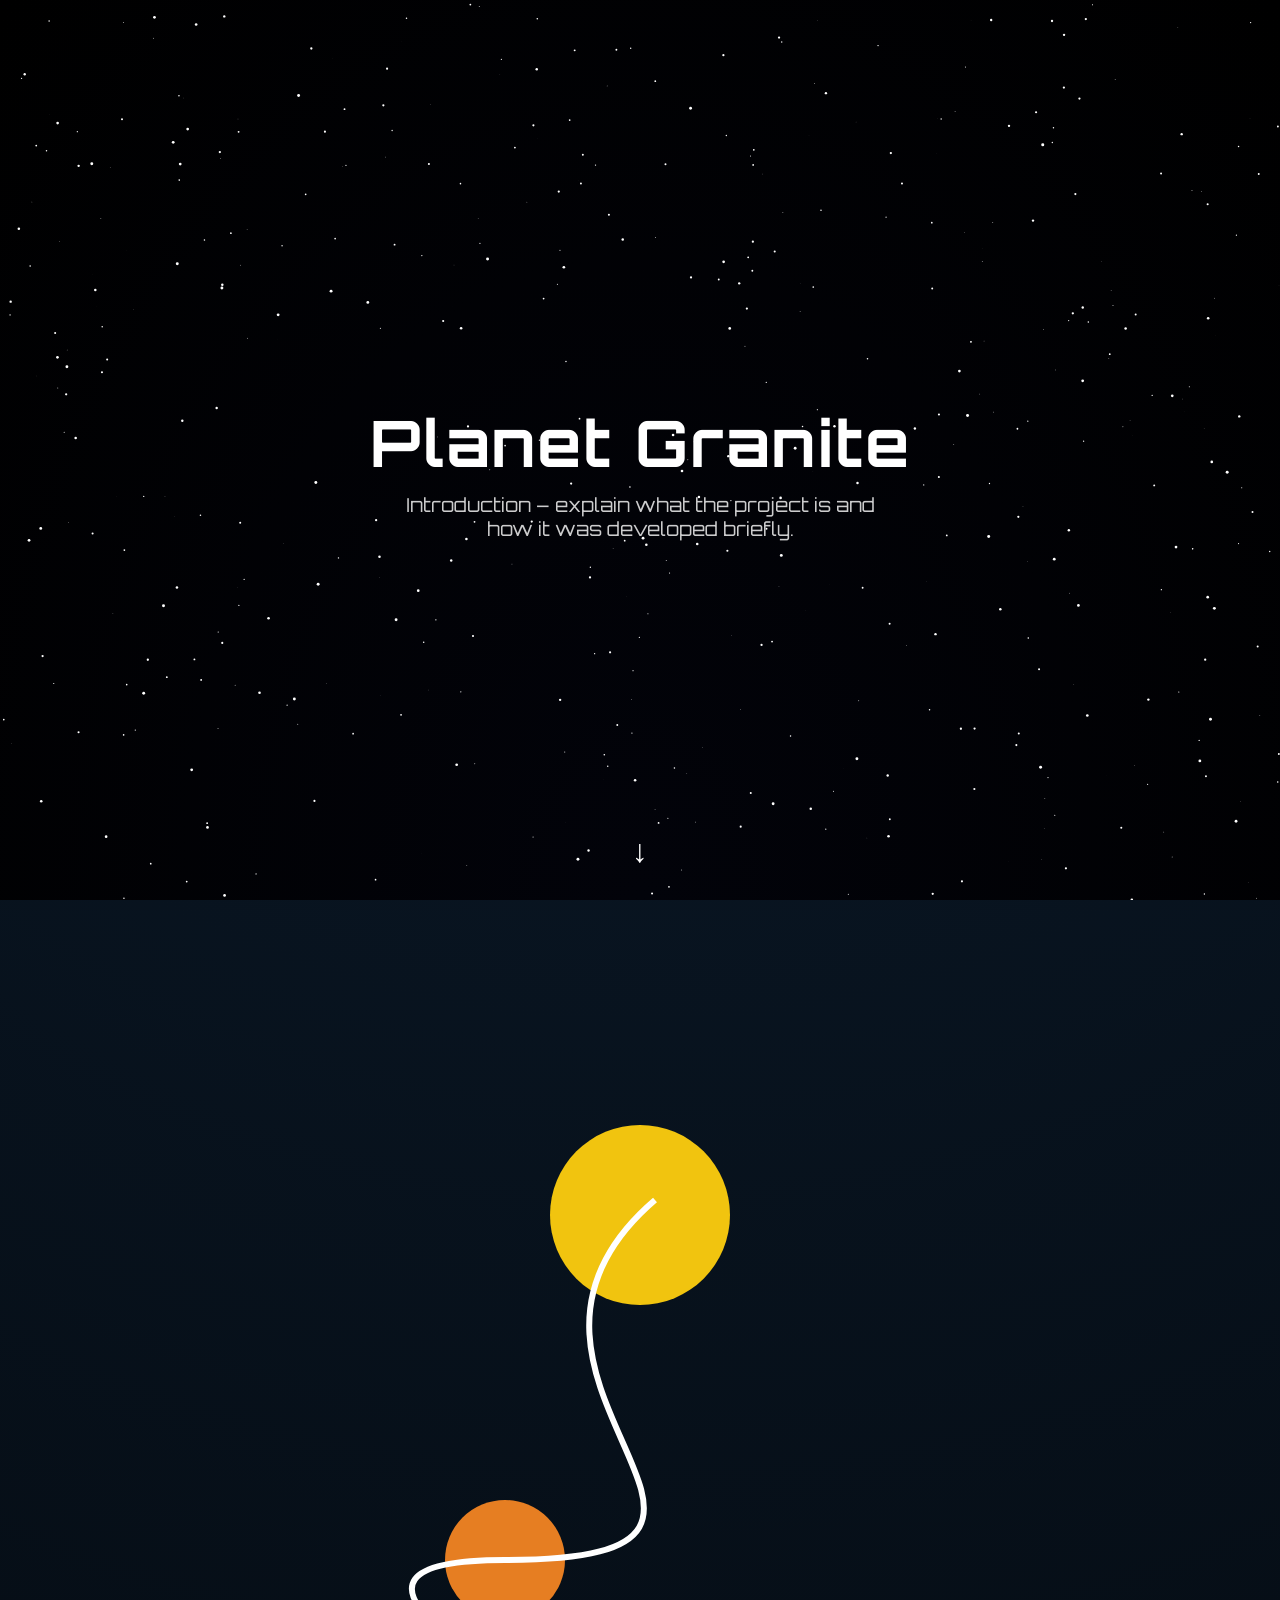
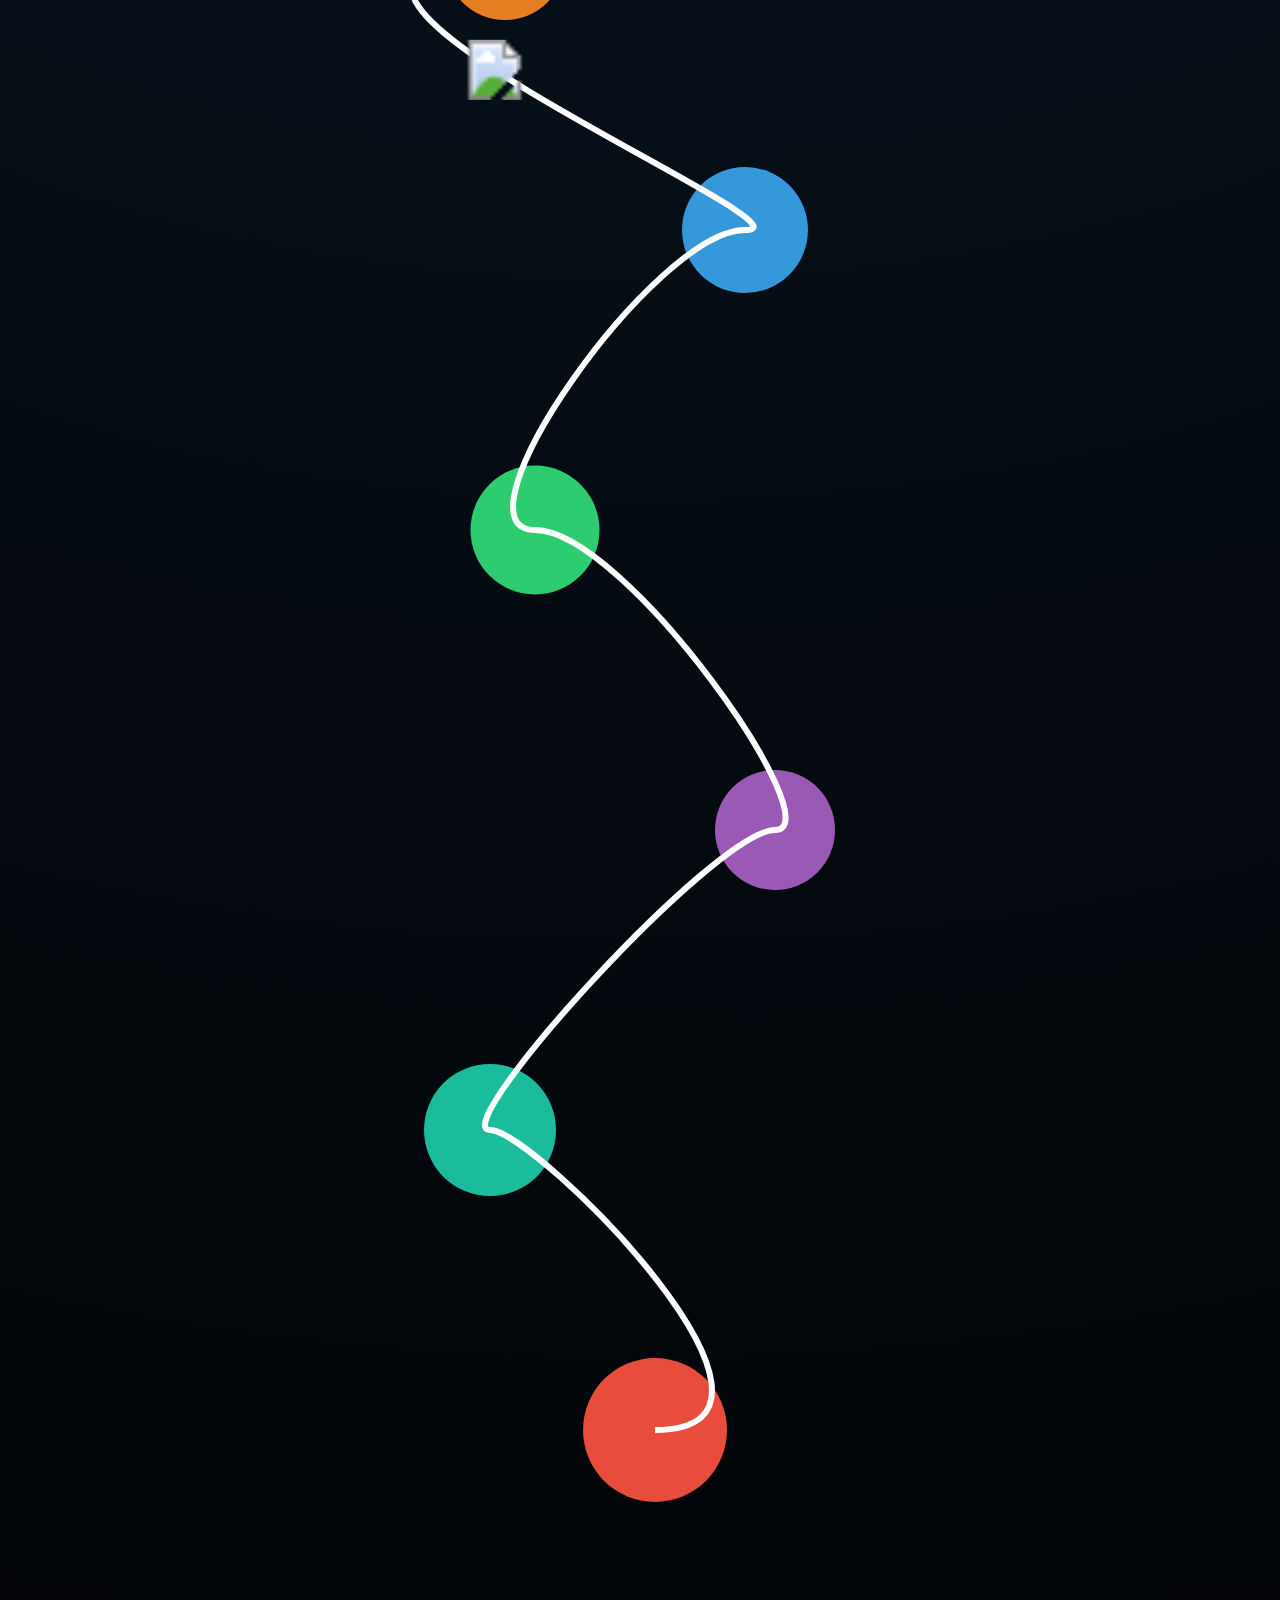
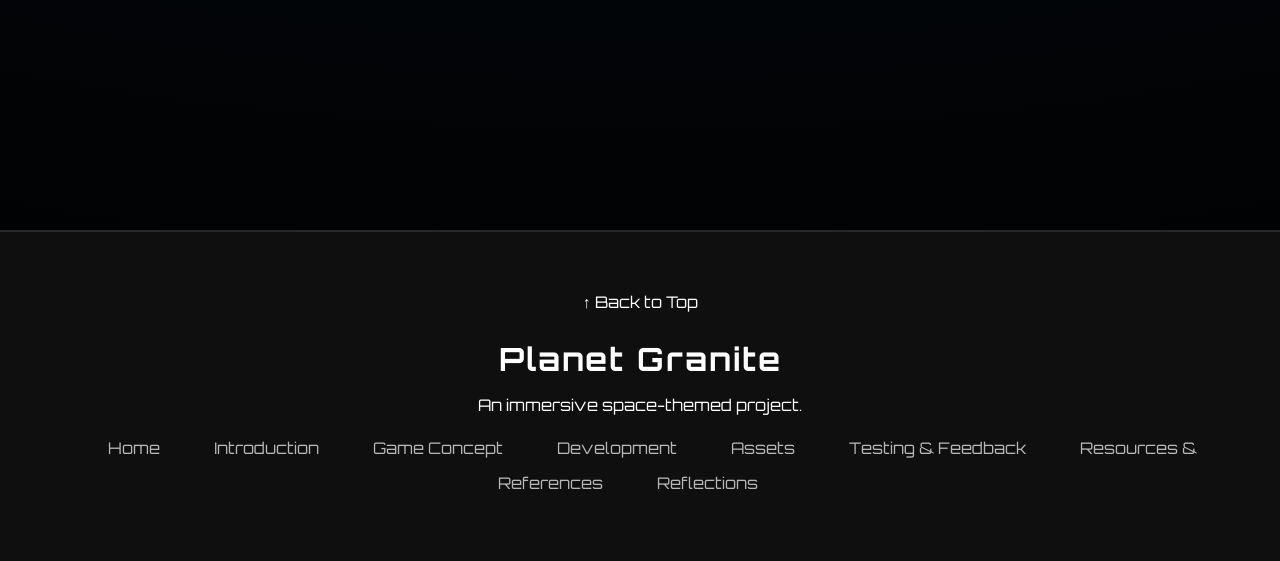
==== index.html @ b50401d3 "Adds existing files" ====
<!DOCTYPE html>
<html lang="en">
<head>
<meta charset="UTF-8">
<title>Planet Granite - Home</title>

<link rel="stylesheet" href="styles.css">
<link rel="stylesheet" href="root-styles.css">

<link href="https://fonts.googleapis.com/css2?family=Orbitron:wght@400;700&display=swap" rel="stylesheet">

</head>

<body>

<canvas id="starfield"></canvas>

<header class="hero" id="toTop">
  <div class="hero-content">
    <h1>Planet Granite</h1>
    <p>Introduction – explain what the project is and how it was developed briefly.</p>
  </div>

  <div class="scroll-indicator">↓</div>
</header>

<div class="spacer"></div>

<div id="tooltip"></div>

<section class="timeline">

<svg id="svgPath" viewBox="0 0 500 1500">

<g class="planet" data-info="Home">
  <a href="index.html"><circle cx="250" cy="90" r="60" fill="#f1c40f"/></a>
</g>

<g class="planet" data-info="Introduction">
  <a href="introduction.html"><circle cx="160" cy="320" r="40" fill="#e67e22"/></a>
</g>

<g class="planet" data-info="Game Concept">
  <a href="game-concept.html"><circle cx="320" cy="500" r="42" fill="#3498db"/></a>
</g>

<g class="planet" data-info="Development">
  <a href="development.html"><circle cx="180" cy="700" r="43" fill="#2ecc71"/></a>
</g>

<g class="planet" data-info="Assets">
  <a href="Assets.html"><circle cx="340" cy="900" r="40" fill="#9b59b6"/></a>
</g>

<g class="planet" data-info="Testing">
  <a href="testing-feedback.html"><circle cx="150" cy="1100" r="44" fill="#1abc9c"/></a>
</g>

<g class="planet" data-info="Resources">
  <a href="resources-references.html"><circle cx="260" cy="1300" r="48" fill="#e74c3c"/></a>
</g>

<path id="path"
d="M260,80
C120,200 380,320 160,320
S380,500 320,500
S120,700 180,700
S380,900 340,900
S120,1100 150,1100
S380,1300 260,1300"
fill="none"
stroke="white"
stroke-width="4"/>

<g id="rocket">
  <image
    href="https://cdn-icons-png.flaticon.com/512/3212/3212608.png"
    width="40"
    height="40"
    x="-20"
    y="-20"
  />
</g>

</svg>

</section>

<div class="spacer"></div>

<footer class="footer">
  <div class="footer-content">

    <a class="toTop" href="#toTop">↑ Back to Top</a>

    <h2>Planet Granite</h2>

    <p>An immersive space-themed project.</p>

    <div class="footer-links">
      <a href="index.html">Home</a>
      <a href="introduction.html">Introduction</a>
      <a href="game-concept.html">Game Concept</a>
      <a href="development.html">Development</a>
      <a href="Assets.html">Assets</a>
      <a href="testing-feedback.html">Testing & Feedback</a>
      <a href="resources-references.html">Resources & References</a>
      <a href="reflections.html">Reflections</a>
    </div>

  </div>
</footer>

<script src="script.js"></script>

</body>
</html>
---- styles.css ----
#starfield {
  position: fixed;
  inset: 0;
  z-index: 0;
  background: radial-gradient(ellipse at bottom, #02030a, #000);
  pointer-events: none;
}

.hero,
.timeline,
.footer,
#tooltip {
  position: relative;
  z-index: 1;
}

.timeline {
  display: flex;
  justify-content: center;
  margin-top: 80px;
}

svg {
  max-width: 750px;
  width: 100%;
  height: auto;
  display: block;
}

.spacer {
  height: 100px;
}

#rocket {
  pointer-events: none;
  will-change: transform;
}

.planet {
  opacity: 1;
  cursor: pointer;
}

.planet circle {
  transition: transform 0.25s ease, filter 0.25s ease;
  transform-box: fill-box;
  transform-origin: center;
}

.planet:hover circle {
  transform: scale(1.08);
  filter: drop-shadow(0 0 8px rgba(255,255,255,0.5));
}

#tooltip {
  position: fixed;
  padding: 10px 16px;
  border-radius: 16px;
  background: rgba(0,0,0,0.6);
  color: white;
  font-family: Orbitron;
  font-size: 14px;
  opacity: 0;
  pointer-events: none;
  z-index: 9999;
}
---- root-styles.css ----
body {
  margin: 0;
  background: radial-gradient(circle at top, #0b1a2a, #000);
  font-family: 'Orbitron', sans-serif;
  scroll-behavior: smooth;
}

.hero {
  height: 100vh;
  display: flex;
  align-items: center;
  justify-content: center;
  text-align: center;
  color: white;
}

.hero-content h1 {
  font-size: 4rem;
  letter-spacing: 2px;
  margin-bottom: 10px;
}

.hero-content p {
  font-size: 1.2rem;
  opacity: 0.8;
  max-width: 500px;
  margin: auto;
}

.scroll-indicator {
  position: absolute;
  bottom: 30px;
  font-size: 2rem;
  animation: bounce 1.5s infinite;
}

@keyframes bounce {
  0%, 100% { transform: translateY(0); }
  50% { transform: translateY(10px); }
}

.footer {
  background: #0f0f0f;
  color: white;
  padding: 60px 20px;
  text-align: center;
  border-top: 2px solid rgba(255,255,255,0.1);
}

.footer-content {
  margin: auto;
}

.footer h2 {
  font-size: 2rem;
  margin-bottom: 10px;
  letter-spacing: 2px;
}

.footer-desc {
  opacity: 0.7;
  margin-bottom: 50px;
}

.footer-links a {
  color: white;
  margin: 0px 25px;
  line-height: 35px;
  text-decoration: none;
  opacity: 0.7;
  transition: 0.3s;
}

.footer-links a:hover {
  opacity: 1;
  text-shadow: 0 0 8px white;
}

.toTop {
    margin: 25px;
    color: white;
    text-decoration: none;
}
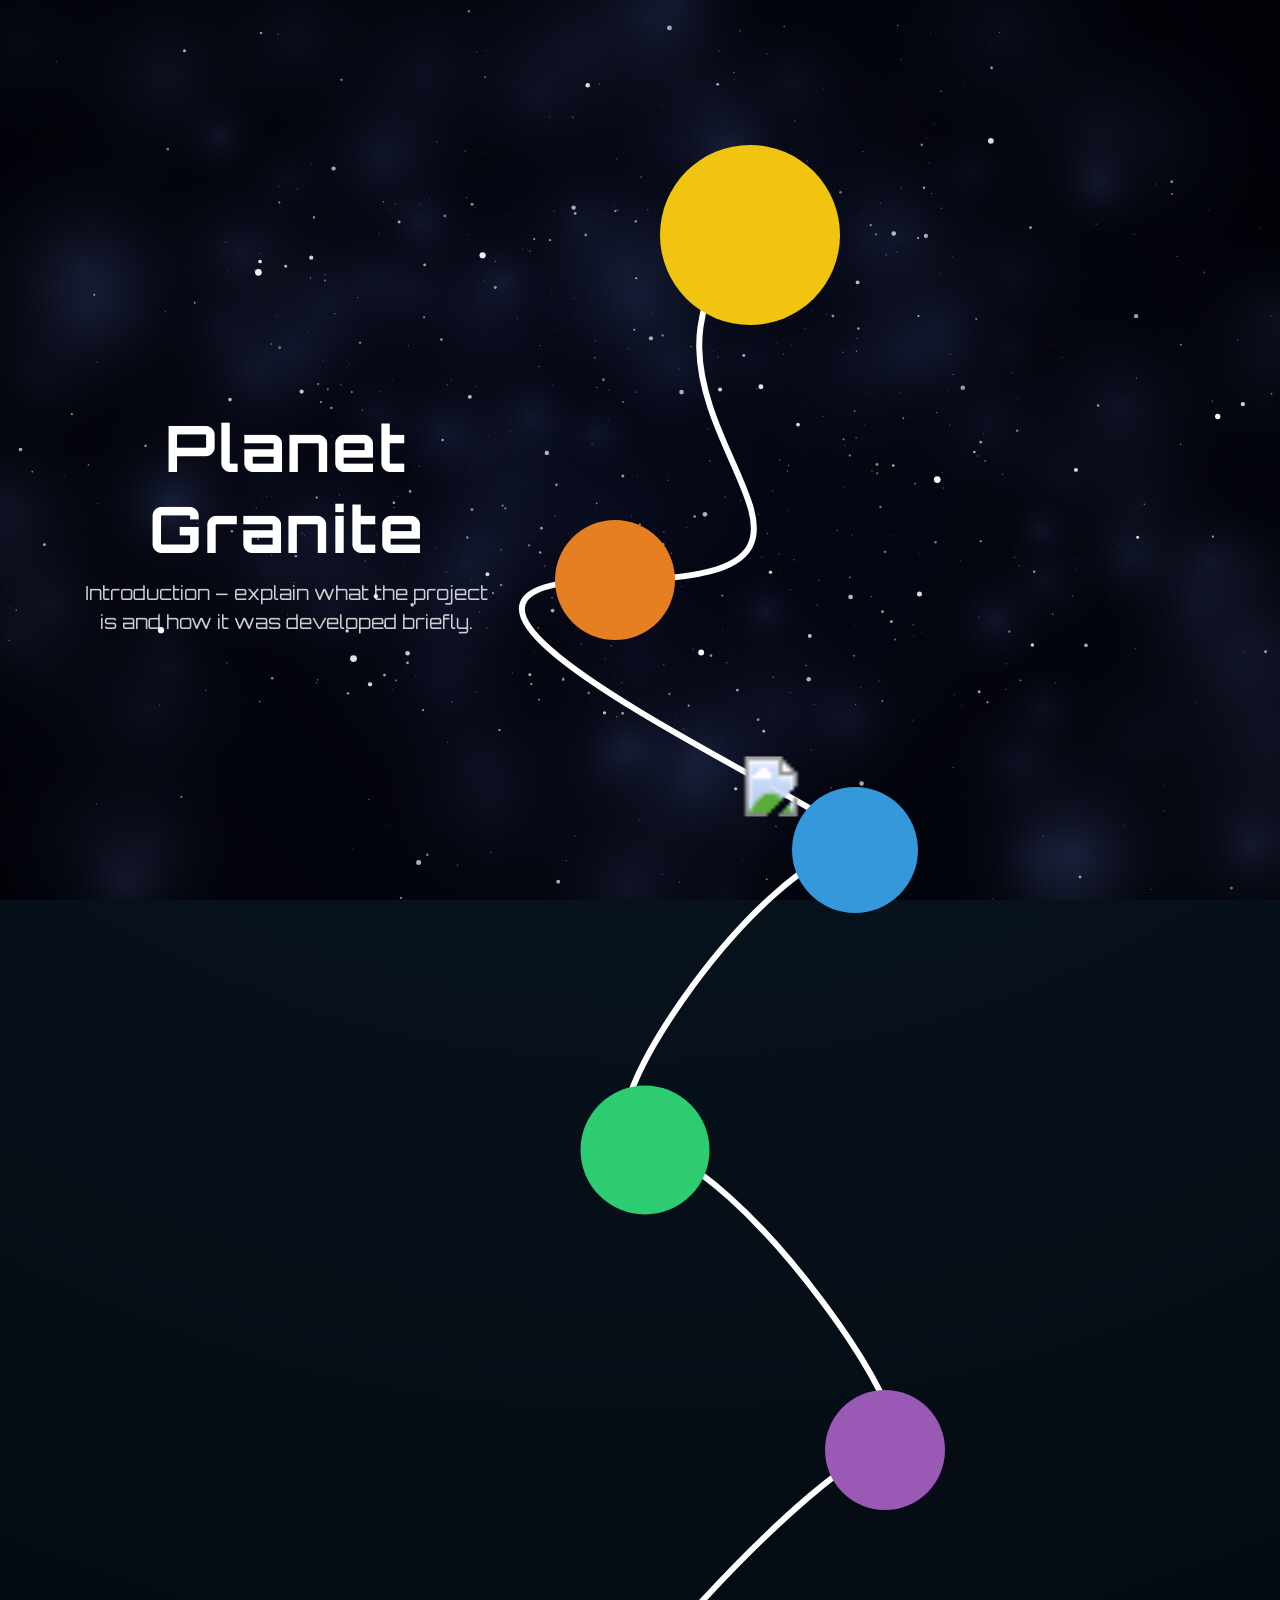
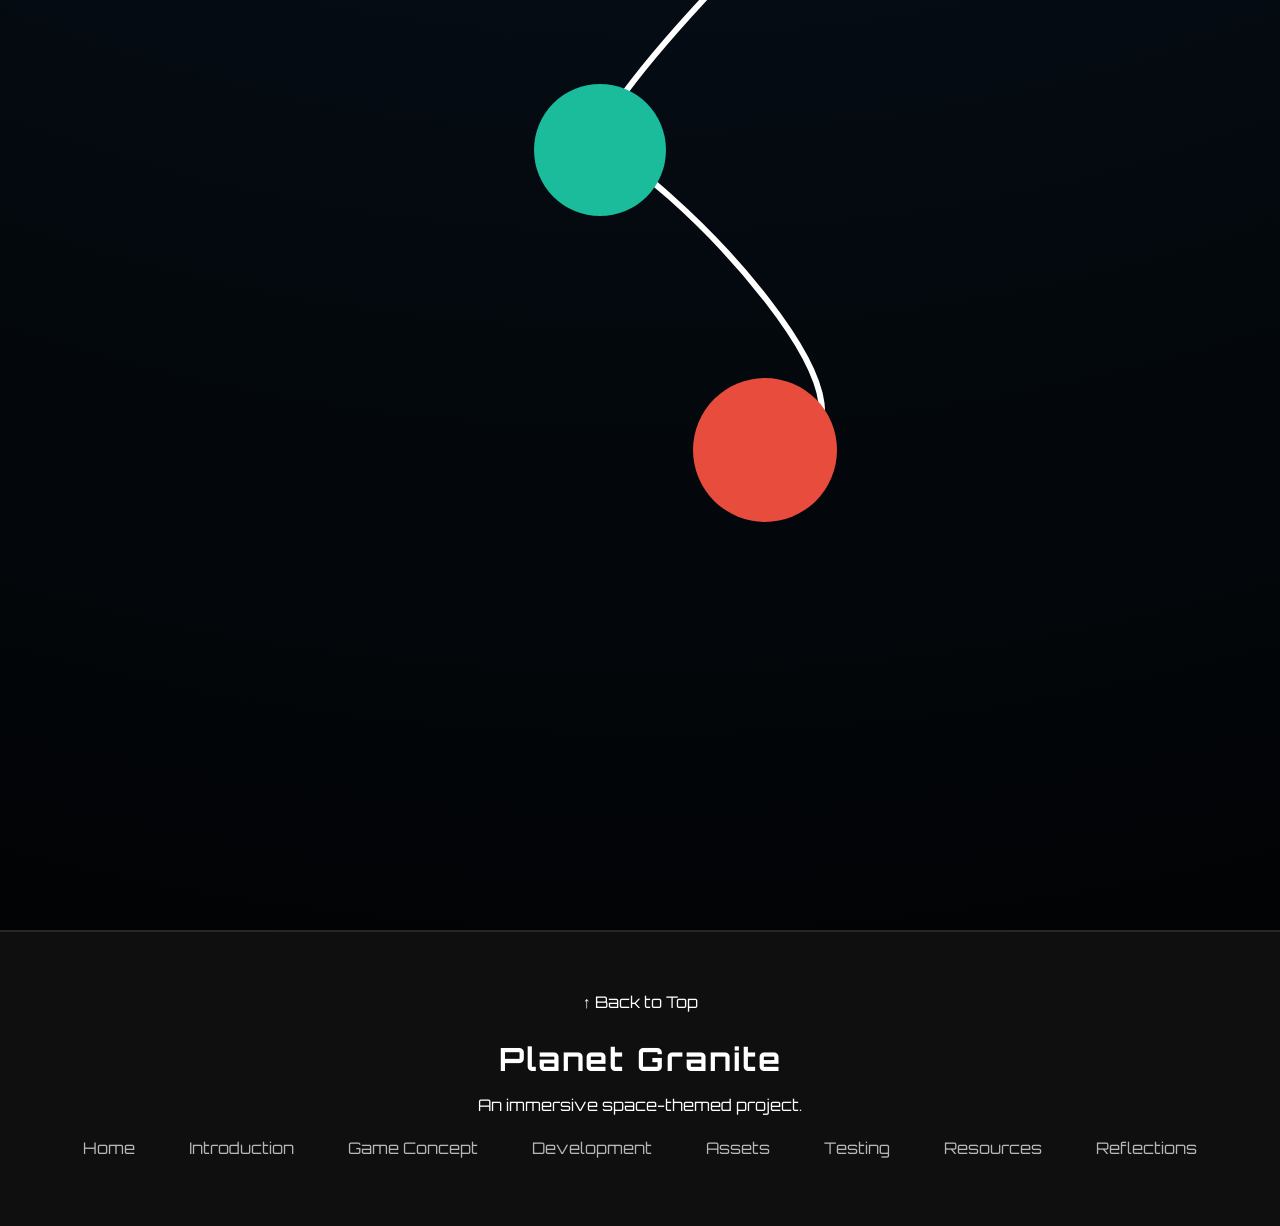
==== commit 711be13f: "Updated" ====
--- a/index.html
+++ b/index.html
@@ -1,8 +1,12 @@
 <!DOCTYPE html>
 <html lang="en">
+
 <head>
+
 <meta charset="UTF-8">
-<title>Planet Granite - Home</title>
+<meta name="viewport" content="width=device-width, initial-scale=1.0">
+
+<title>Planet Granite</title>
 
 <link rel="stylesheet" href="styles.css">
 <link rel="stylesheet" href="root-styles.css">
@@ -11,54 +15,34 @@
 
 </head>
 
+
 <body>
 
 <canvas id="starfield"></canvas>
 
+
 <header class="hero" id="toTop">
   <div class="hero-content">
     <h1>Planet Granite</h1>
-    <p>Introduction – explain what the project is and how it was developed briefly.</p>
+    <p>
+      Introduction – explain what the project is and how it was developed briefly.
+    </p>
   </div>
 
-  <div class="scroll-indicator">↓</div>
+  
 </header>
+
 
 <div class="spacer"></div>
 
+
 <div id="tooltip"></div>
+
 
 <section class="timeline">
 
-<svg id="svgPath" viewBox="0 0 500 1500">
+<svg id="svgPath" viewBox="0 0 500 1500" preserveAspectRatio="xMidYMin meet">
 
-<g class="planet" data-info="Home">
-  <a href="index.html"><circle cx="250" cy="90" r="60" fill="#f1c40f"/></a>
-</g>
-
-<g class="planet" data-info="Introduction">
-  <a href="introduction.html"><circle cx="160" cy="320" r="40" fill="#e67e22"/></a>
-</g>
-
-<g class="planet" data-info="Game Concept">
-  <a href="game-concept.html"><circle cx="320" cy="500" r="42" fill="#3498db"/></a>
-</g>
-
-<g class="planet" data-info="Development">
-  <a href="development.html"><circle cx="180" cy="700" r="43" fill="#2ecc71"/></a>
-</g>
-
-<g class="planet" data-info="Assets">
-  <a href="Assets.html"><circle cx="340" cy="900" r="40" fill="#9b59b6"/></a>
-</g>
-
-<g class="planet" data-info="Testing">
-  <a href="testing-feedback.html"><circle cx="150" cy="1100" r="44" fill="#1abc9c"/></a>
-</g>
-
-<g class="planet" data-info="Resources">
-  <a href="resources-references.html"><circle cx="260" cy="1300" r="48" fill="#e74c3c"/></a>
-</g>
 
 <path id="path"
 d="M260,80
@@ -72,44 +56,84 @@
 stroke="white"
 stroke-width="4"/>
 
+
+<g class="planet" data-info="Home">
+<a href="index.html"><circle cx="250" cy="90" r="60" fill="#f1c40f"/></a>
+</g>
+
+<g class="planet" data-info="Introduction">
+<a href="introduction.html"><circle cx="160" cy="320" r="40" fill="#e67e22"/></a>
+</g>
+
+<g class="planet" data-info="Game Concept">
+<a href="game-concept.html"><circle cx="320" cy="500" r="42" fill="#3498db"/></a>
+</g>
+
+<g class="planet" data-info="Development">
+<a href="development.html"><circle cx="180" cy="700" r="43" fill="#2ecc71"/></a>
+</g>
+
+<g class="planet" data-info="Assets">
+<a href="Assets.html"><circle cx="340" cy="900" r="40" fill="#9b59b6"/></a>
+</g>
+
+<g class="planet" data-info="Testing">
+<a href="testing-feedback.html"><circle cx="150" cy="1100" r="44" fill="#1abc9c"/></a>
+</g>
+
+<g class="planet" data-info="Resources">
+<a href="resources-references.html"><circle cx="260" cy="1300" r="48" fill="#e74c3c"/></a>
+</g>
+
+
 <g id="rocket">
-  <image
-    href="https://cdn-icons-png.flaticon.com/512/3212/3212608.png"
-    width="40"
-    height="40"
-    x="-20"
-    y="-20"
-  />
+
+<image
+href="https://cdn-icons-png.flaticon.com/512/3212/3212608.png"
+width="40"
+height="40"
+x="-20"
+y="-20"
+/>
+
 </g>
+
 
 </svg>
 
 </section>
 
+
 <div class="spacer"></div>
 
+
 <footer class="footer">
-  <div class="footer-content">
 
-    <a class="toTop" href="#toTop">↑ Back to Top</a>
+<div class="footer-content">
 
-    <h2>Planet Granite</h2>
+<a class="toTop" href="#toTop">↑ Back to Top</a>
 
-    <p>An immersive space-themed project.</p>
+<h2>Planet Granite</h2>
 
-    <div class="footer-links">
-      <a href="index.html">Home</a>
-      <a href="introduction.html">Introduction</a>
-      <a href="game-concept.html">Game Concept</a>
-      <a href="development.html">Development</a>
-      <a href="Assets.html">Assets</a>
-      <a href="testing-feedback.html">Testing & Feedback</a>
-      <a href="resources-references.html">Resources & References</a>
-      <a href="reflections.html">Reflections</a>
-    </div>
+<p>An immersive space-themed project.</p>
 
-  </div>
+<div class="footer-links">
+
+<a href="index.html">Home</a>
+<a href="introduction.html">Introduction</a>
+<a href="game-concept.html">Game Concept</a>
+<a href="development.html">Development</a>
+<a href="Assets.html">Assets</a>
+<a href="testing-feedback.html">Testing</a>
+<a href="resources-references.html">Resources</a>
+<a href="reflections.html">Reflections</a>
+
+</div>
+
+</div>
+
 </footer>
+
 
 <script src="script.js"></script>
 
--- a/styles.css
+++ b/styles.css
@@ -1,66 +1,164 @@
-#starfield {
-  position: fixed;
-  inset: 0;
-  z-index: 0;
-  background: radial-gradient(ellipse at bottom, #02030a, #000);
-  pointer-events: none;
+body{
+  margin:0;
+  overflow-x:hidden;
+  font-family:Orbitron, sans-serif;
+  background:black;
+  color:white;
 }
+
+/* =========================
+   STARFIELD
+========================= */
+
+#starfield{
+  position:fixed;
+  inset:0;
+  z-index:0;
+  background:radial-gradient(ellipse at bottom,#02030a,#000);
+  pointer-events:none;
+}
+
+/* =========================
+   LAYER STACK
+========================= */
 
 .hero,
 .timeline,
 .footer,
-#tooltip {
-  position: relative;
-  z-index: 1;
+#tooltip{
+  position:relative;
+  z-index:1;
 }
 
-.timeline {
-  display: flex;
-  justify-content: center;
-  margin-top: 80px;
+/* =========================
+   HERO
+========================= */
+
+.hero{
+  position:absolute;
+  top:8vh;
+  left:6vw;
+  text-align:left;
+  z-index:2;
 }
 
-svg {
-  max-width: 750px;
-  width: 100%;
-  height: auto;
-  display: block;
+.hero-content{
+  max-width:420px;
 }
 
-.spacer {
-  height: 100px;
+.hero-content h1{
+  font-size:clamp(2.5rem,4vw,4rem);
+  margin:0;
 }
 
-#rocket {
-  pointer-events: none;
-  will-change: transform;
+.hero-content p{
+  margin-top:12px;
+  font-size:1rem;
+  opacity:0.85;
+  line-height:1.5;
 }
 
-.planet {
-  opacity: 1;
-  cursor: pointer;
+
+/* =========================
+   TIMELINE
+========================= */
+
+.timeline{
+  display:flex;
+  justify-content:center;
+  margin-top:40px;
+  padding:0 20px;
 }
 
-.planet circle {
-  transition: transform 0.25s ease, filter 0.25s ease;
-  transform-box: fill-box;
-  transform-origin: center;
+/* =========================
+   SVG (GLOBAL SHIFT CONTROL)
+========================= */
+
+svg{
+  max-width:750px;
+  width:100%;
+  height:auto;
+  display:block;
+
+  /* ⬇ adjusted right shift */
+  transform: translate(110px, -60px);
 }
 
-.planet:hover circle {
-  transform: scale(1.08);
-  filter: drop-shadow(0 0 8px rgba(255,255,255,0.5));
+/* =========================
+   PLANETS
+========================= */
+
+.planet{
+  cursor:pointer;
 }
 
-#tooltip {
-  position: fixed;
-  padding: 10px 16px;
-  border-radius: 16px;
-  background: rgba(0,0,0,0.6);
-  color: white;
-  font-family: Orbitron;
-  font-size: 14px;
-  opacity: 0;
-  pointer-events: none;
-  z-index: 9999;
+.planet circle{
+  transition:0.25s ease;
+  transform-box:fill-box;
+  transform-origin:center;
+}
+
+.planet:hover circle{
+  transform:scale(1.08);
+  filter:drop-shadow(0 0 8px rgba(255,255,255,0.5));
+}
+
+/* =========================
+   ROCKET
+========================= */
+
+#rocket{
+  pointer-events:none;
+  will-change:transform;
+}
+
+/* =========================
+   TOOLTIP
+========================= */
+
+#tooltip{
+  position:fixed;
+  padding:10px 16px;
+  border-radius:16px;
+  background:rgba(0,0,0,0.6);
+  font-size:14px;
+  opacity:0;
+  pointer-events:none;
+  z-index:9999;
+}
+
+/* =========================
+   SPACING
+========================= */
+
+.spacer{
+  height:clamp(60px,10vw,120px);
+}
+
+/* =========================
+   MOBILE
+========================= */
+
+@media(max-width:768px){
+
+  svg{
+    max-width:95%;
+    transform: translate(50px, -30px);
+  }
+
+  .planet circle{
+    transform:scale(0.85);
+  }
+
+  #tooltip{
+    display:none;
+  }
+}
+
+/* =========================
+   BACK TO TOP
+========================= */
+
+.toTop{
+  cursor:pointer;
 }
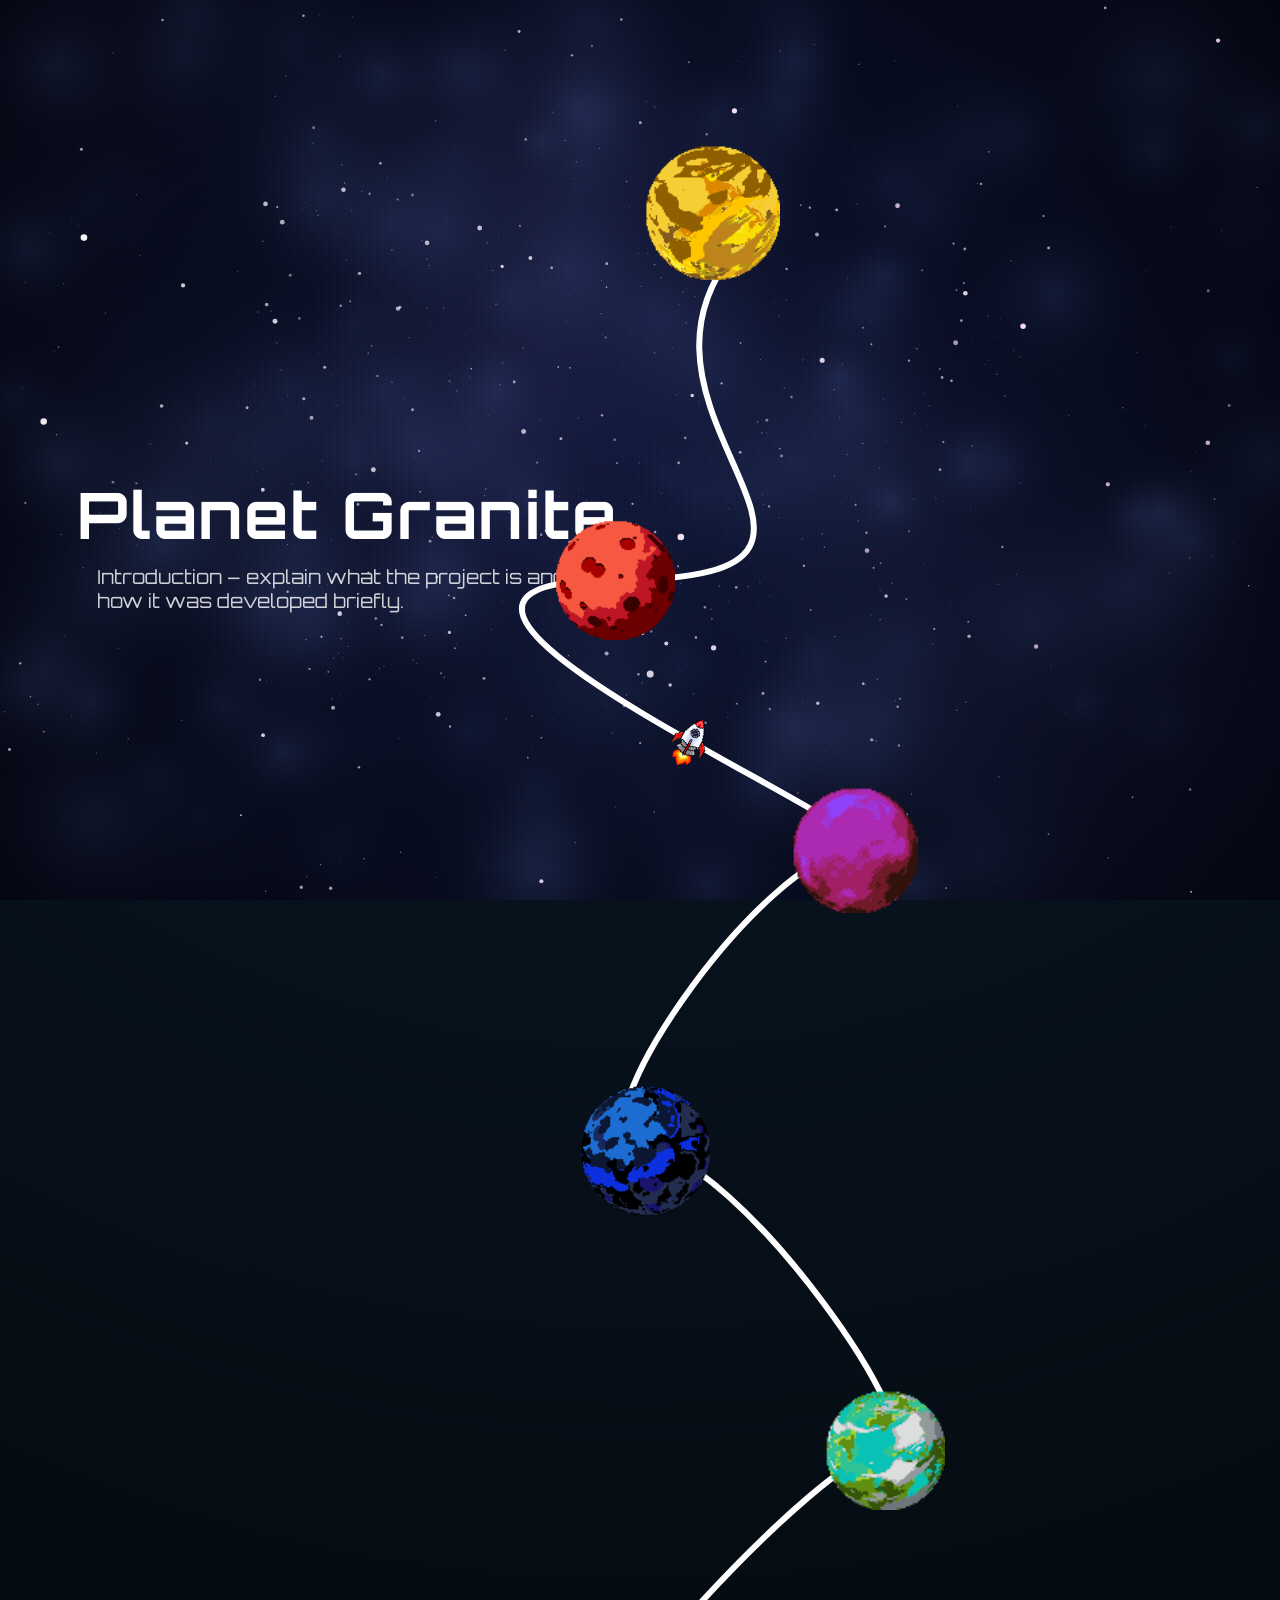
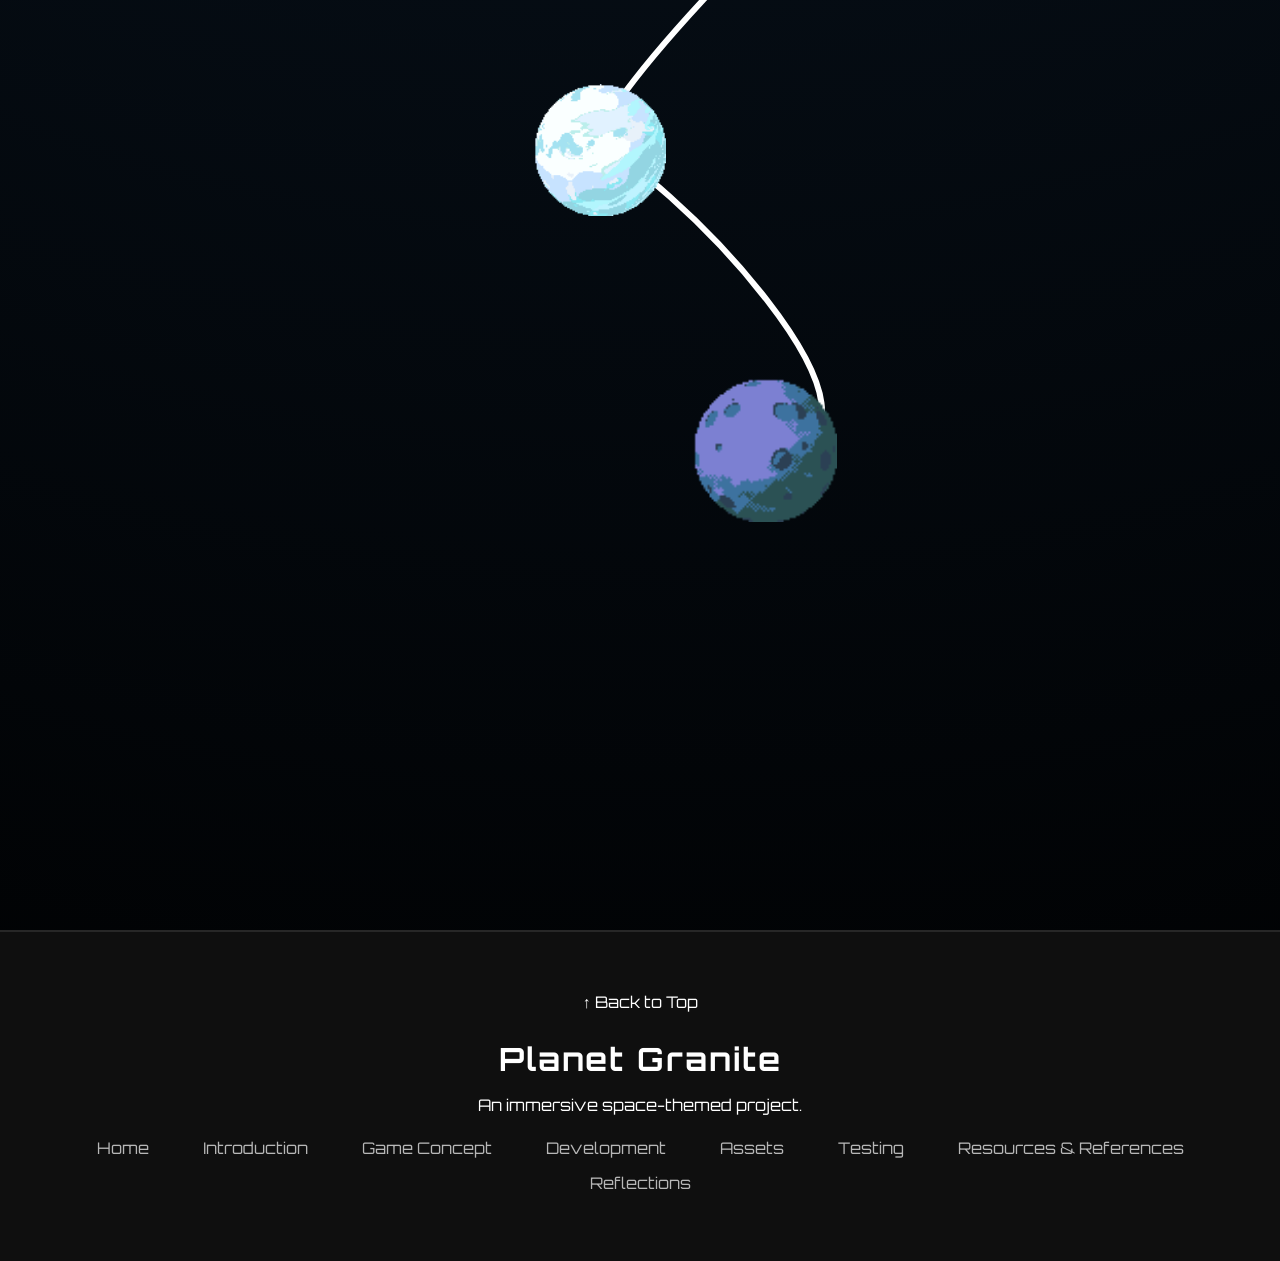
==== commit 197fe876: "update" ====
--- a/index.html
+++ b/index.html
@@ -56,40 +56,53 @@
 stroke="white"
 stroke-width="4"/>
 
-
-<g class="planet" data-info="Home">
-<a href="index.html"><circle cx="250" cy="90" r="60" fill="#f1c40f"/></a>
-</g>
-
+<!-- PLANETS -->
 <g class="planet" data-info="Introduction">
-<a href="introduction.html"><circle cx="160" cy="320" r="40" fill="#e67e22"/></a>
+  <a href="introduction.html" aria-label="introduction page">
+    <image href="assets/gold-planet.gif" width="210" height="90" x="120" y="30" alt="Gold planet representing Introduction section"/>
+  </a>
 </g>
 
 <g class="planet" data-info="Game Concept">
-<a href="game-concept.html"><circle cx="320" cy="500" r="42" fill="#3498db"/></a>
+  <a href="game-concept.html" aria-label="game concept page">
+    <image href="assets/red-planet.gif" width="80" height="80" x="120" y="280" alt="Red planet representing game concept section"/>
+  </a>
 </g>
 
 <g class="planet" data-info="Development">
-<a href="development.html"><circle cx="180" cy="700" r="43" fill="#2ecc71"/></a>
+  <a href="development.html" aria-label="development page">
+    <image href="assets/redpurple-planet-gif.gif" width="84" height="84" x="278" y="458" alt="Red purple representing development section"/>
+  </a>
 </g>
 
 <g class="planet" data-info="Assets">
-<a href="Assets.html"><circle cx="340" cy="900" r="40" fill="#9b59b6"/></a>
+  <a href="assets.html" aria-label="assets page">
+    <image href="assets/blue-planet.gif" width="86" height="86" x="137" y="657" alt="blue planet representing assets section"/>
+  </a>
 </g>
 
-<g class="planet" data-info="Testing">
-<a href="testing-feedback.html"><circle cx="150" cy="1100" r="44" fill="#1abc9c"/></a>
+<g class="planet" data-info="Testing & Feedback">
+  <a href="testing-feedback.html" aria-label="testing and feedback page">
+    <image href="assets/erathlike-planet-gif.gif" width="80" height="80" x="300" y="860" alt="earthlike planet representing testing and feedback section"/>
+  </a>
 </g>
 
-<g class="planet" data-info="Resources">
-<a href="resources-references.html"><circle cx="260" cy="1300" r="48" fill="#e74c3c"/></a>
+<g class="planet" data-info="Resources & References">
+  <a href="resources-references.html" aria-label="resources and references page">
+    <image href="assets/ice-planet.gif" width="88" height="88" x="106" y="1056" alt="ice planet representing resources and references section"/>
+  </a>
 </g>
 
+<g class="planet" data-info="Reflections">
+  <a href="reflections.html" aria-label="reflections page">
+    <image href="assets/bluemoon-gif.gif" width="96" height="96" x="212" y="1252" alt="bluemoon planet representing reflections section"/>
+  </a>
+</g>
 
 <g id="rocket">
 
 <image
-href="https://cdn-icons-png.flaticon.com/512/3212/3212608.png"
+href="assets/rocket-sprite.gif"
 width="40"
 height="40"
 x="-20"
@@ -125,7 +138,7 @@
 <a href="development.html">Development</a>
 <a href="Assets.html">Assets</a>
 <a href="testing-feedback.html">Testing</a>
-<a href="resources-references.html">Resources</a>
+<a href="resources-references.html">Resources & References</a>
 <a href="reflections.html">Reflections</a>
 
 </div>
--- a/styles.css
+++ b/styles.css
@@ -2,24 +2,36 @@
   margin:0;
   overflow-x:hidden;
   font-family:Orbitron, sans-serif;
-  background:black;
   color:white;
-}
-
-/* =========================
-   STARFIELD
+  background:transparent;
+}
+
+/* =========================
+   STARFIELD CANVAS (REAL BACKGROUND)
 ========================= */
 
 #starfield{
   position:fixed;
   inset:0;
-  z-index:0;
-  background:radial-gradient(ellipse at bottom,#02030a,#000);
+  width:100vw;
+  height:100vh;
+
+  z-index:-1;
   pointer-events:none;
-}
-
-/* =========================
-   LAYER STACK
+
+  /* IMPORTANT:
+     keep this subtle only — JS provides the galaxy feel */
+  background: radial-gradient(
+    ellipse at center,
+    #081b3a 0%,
+    #050816 40%,
+    #02030a 70%,
+    #000000 100%
+  );
+}
+
+/* =========================
+   GLOBAL LAYER STACK
 ========================= */
 
 .hero,
@@ -31,37 +43,15 @@
 }
 
 /* =========================
-   HERO
-========================= */
-
-.hero{
+   LANDING PAGE ONLY
+========================= */
+
+body:not(.page-content-layout) .hero{
   position:absolute;
   top:8vh;
   left:6vw;
   text-align:left;
-  z-index:2;
-}
-
-.hero-content{
-  max-width:420px;
-}
-
-.hero-content h1{
-  font-size:clamp(2.5rem,4vw,4rem);
-  margin:0;
-}
-
-.hero-content p{
-  margin-top:12px;
-  font-size:1rem;
-  opacity:0.85;
-  line-height:1.5;
-}
-
-
-/* =========================
-   TIMELINE
-========================= */
+}
 
 .timeline{
   display:flex;
@@ -70,38 +60,33 @@
   padding:0 20px;
 }
 
-/* =========================
-   SVG (GLOBAL SHIFT CONTROL)
-========================= */
-
 svg{
   max-width:750px;
   width:100%;
   height:auto;
   display:block;
-
-  /* ⬇ adjusted right shift */
   transform: translate(110px, -60px);
 }
 
 /* =========================
-   PLANETS
+   PLANETS (LANDING PAGE)
 ========================= */
 
 .planet{
   cursor:pointer;
-}
-
-.planet circle{
   transition:0.25s ease;
   transform-box:fill-box;
   transform-origin:center;
 }
 
-.planet:hover circle{
+.planet:hover{
   transform:scale(1.08);
-  filter:drop-shadow(0 0 8px rgba(255,255,255,0.5));
-}
+  filter:
+    drop-shadow(0 0 6px rgba(255,255,255,0.6))
+    drop-shadow(0 0 12px rgba(255,255,255,0.35));
+}
+
+
 
 /* =========================
    ROCKET
@@ -121,10 +106,89 @@
   padding:10px 16px;
   border-radius:16px;
   background:rgba(0,0,0,0.6);
-  font-size:14px;
+  font-size:18px;
   opacity:0;
   pointer-events:none;
   z-index:9999;
+}
+
+/* =========================
+   PAGE SYSTEM (ALL CONTENT PAGES)
+========================= */
+
+.page-content-layout{
+  display:flex;
+  flex-direction:column;
+  min-height:100vh;
+}
+
+/* HEADER (ALL PAGES UNIFIED) */
+
+.page-content-layout .page-header{
+  display:flex;
+  justify-content:center;
+  align-items:center;
+
+  flex-direction:column;
+  gap:30px;
+
+  text-align:center;
+
+  margin-top:60px;
+  margin-bottom:40px;
+}
+
+.page-content-layout .page-header h1{
+  font-size:clamp(2.2rem, 4.5vw, 3.5rem);
+  margin:0;
+  letter-spacing:1.5px;
+}
+
+/* PLANET ON PAGE HEADERS */
+
+.page-content-layout .page-planet{
+  width:130px;
+  height:130px;
+  object-fit:contain;
+
+  filter:drop-shadow(0 0 24px rgba(255,255,255,0.45));
+  transition: transform 0.3s ease, filter 0.3s ease;
+}
+
+.page-content-layout .page-planet:hover{
+  transform:scale(1.08);
+  filter:drop-shadow(0 0 32px rgba(120,180,255,0.55));
+}
+
+/* MAIN CONTENT */
+
+.page-content-layout main.page-content{
+  flex:1;
+  width:100%;
+  max-width:900px;
+  margin:0 auto;
+  padding:40px 20px;
+}
+
+/* TEXT BLOCKS */
+
+.page-content-layout .text-block{
+  background:rgba(0,0,0,0.55);
+  border:1px solid rgba(255,255,255,0.12);
+  border-radius:16px;
+
+  padding:24px 28px;
+  margin:30px 0;
+
+  backdrop-filter:blur(10px);
+  box-shadow:0 10px 30px rgba(0,0,0,0.4);
+}
+
+/* FOOTER */
+
+.page-content-layout .footer{
+  margin-top:auto;
+  padding:40px 20px;
 }
 
 /* =========================
@@ -146,13 +210,14 @@
     transform: translate(50px, -30px);
   }
 
-  .planet circle{
-    transform:scale(0.85);
-  }
-
   #tooltip{
     display:none;
   }
+
+  .page-content-layout .page-planet{
+    width:105px;
+    height:105px;
+  }
 }
 
 /* =========================
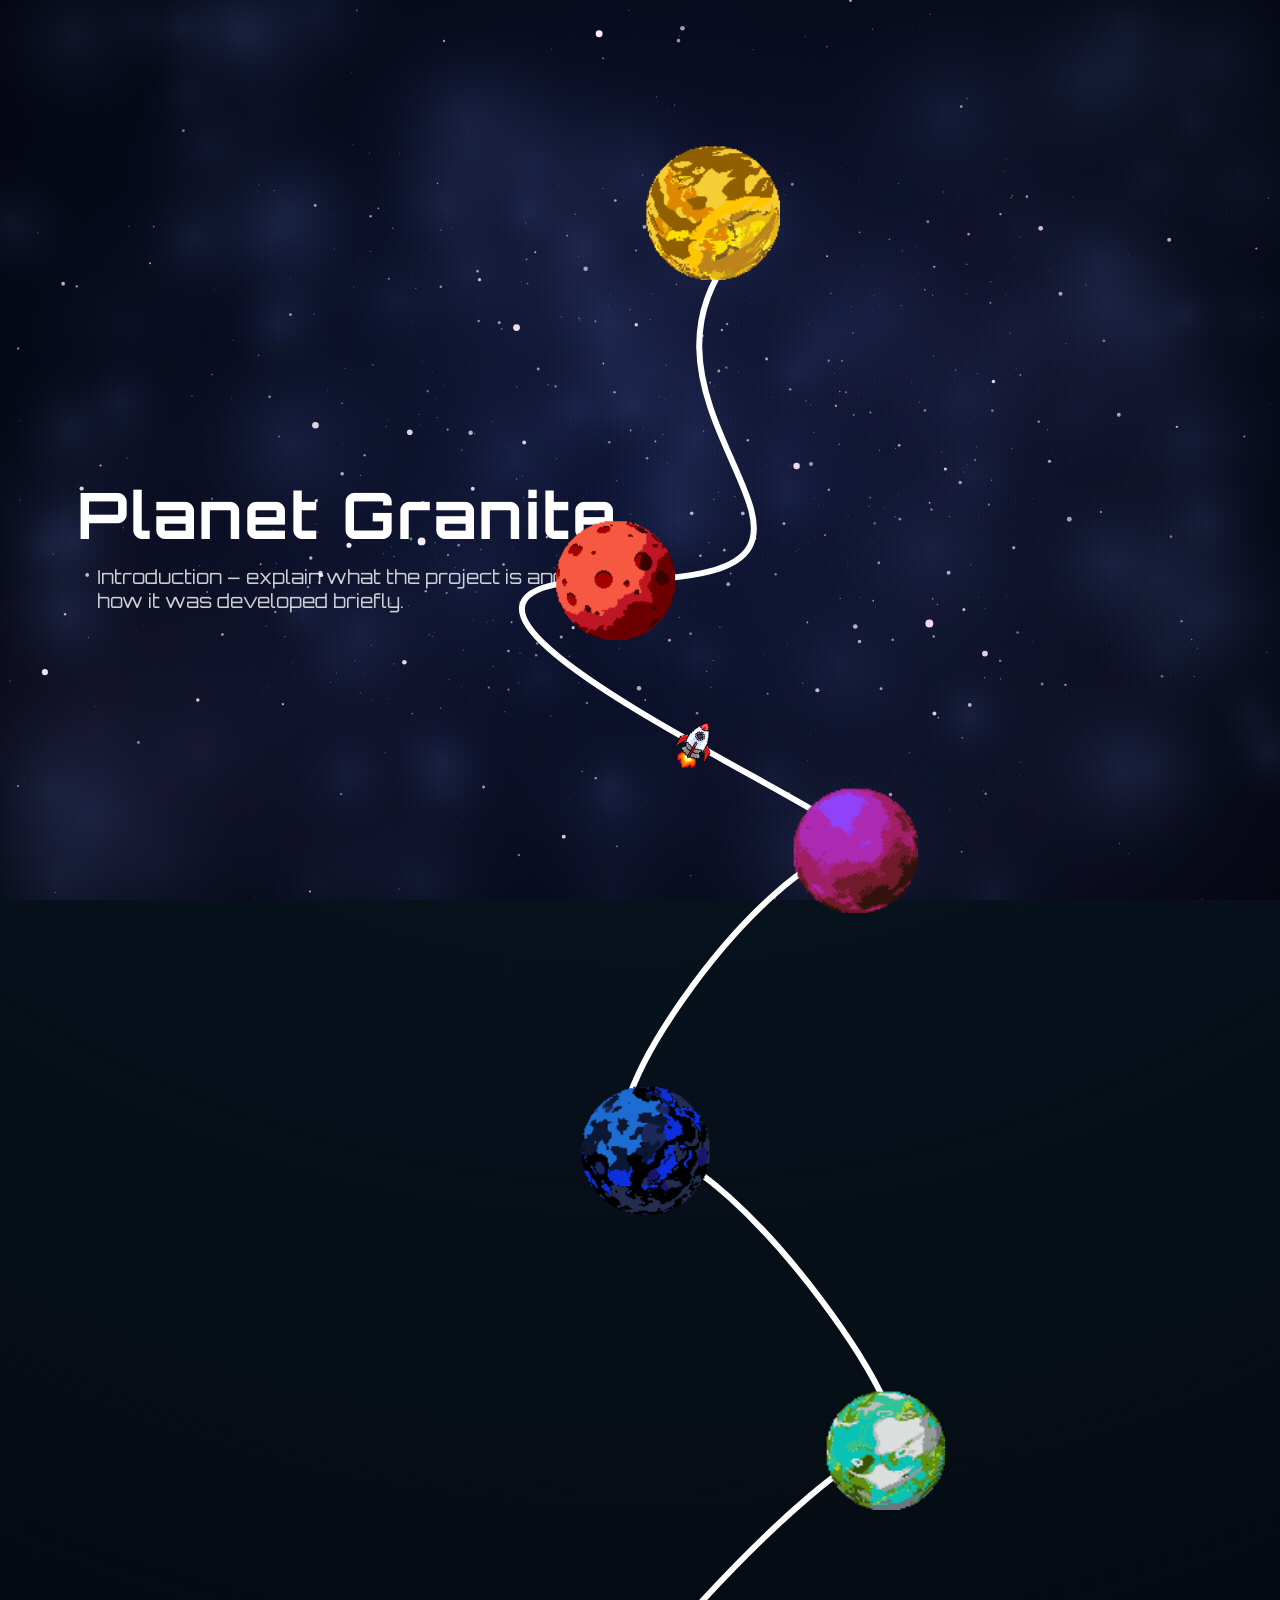
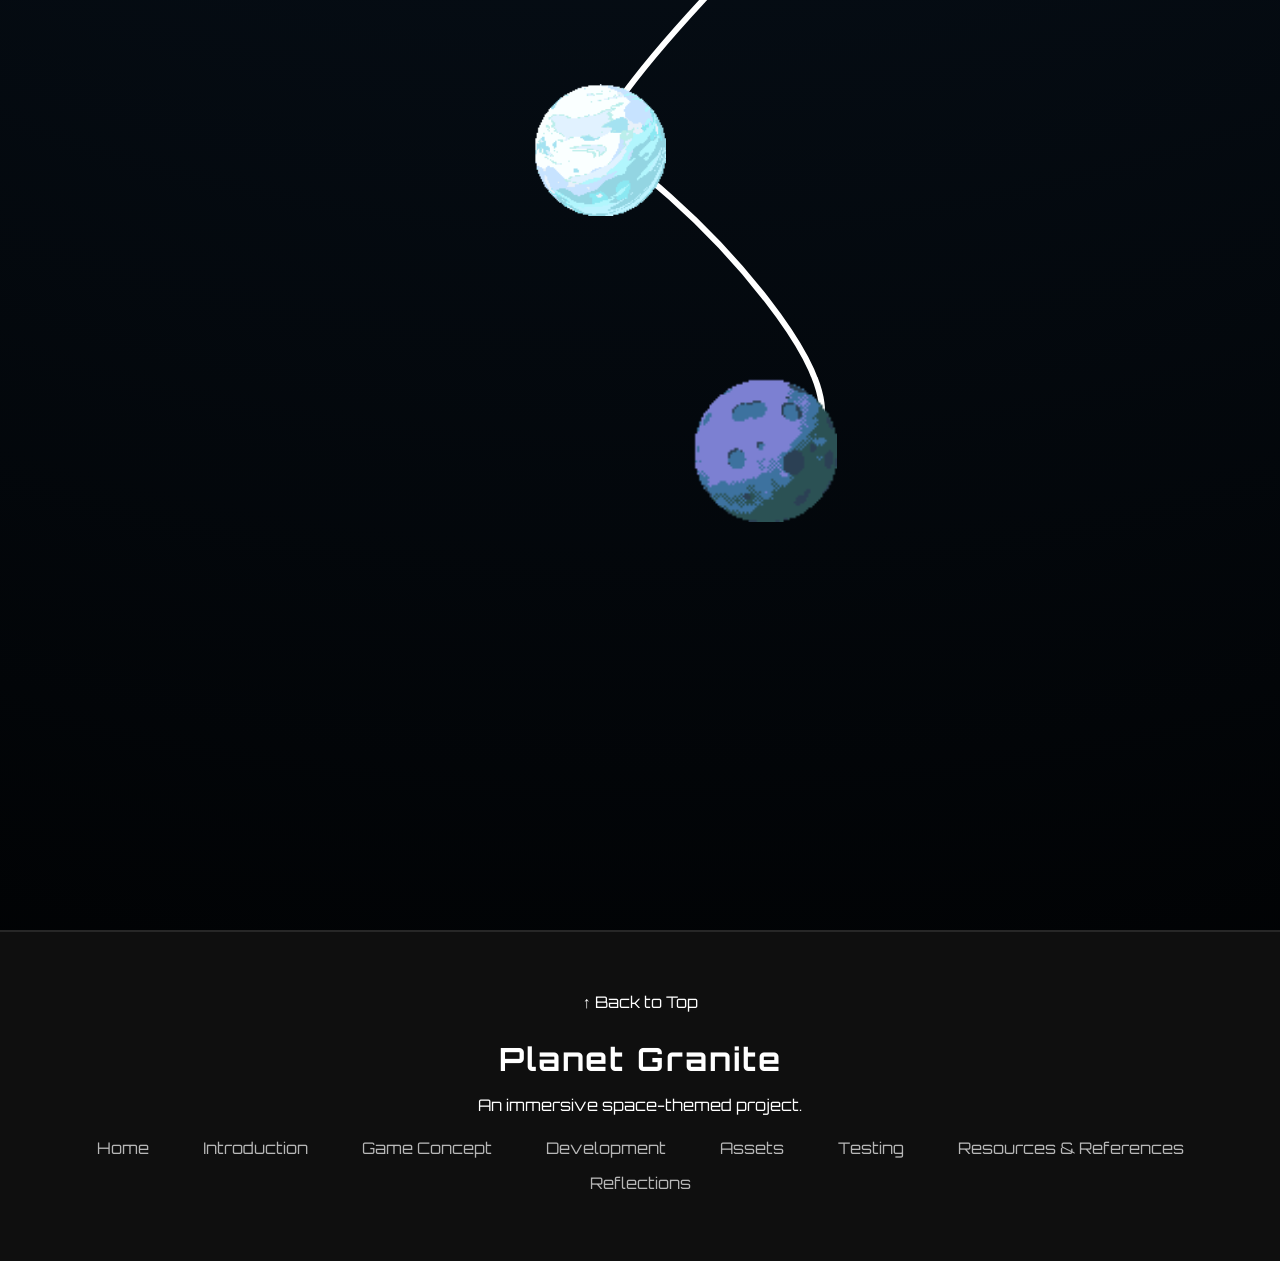
==== commit 78d2736b: "Update" ====
--- a/index.html
+++ b/index.html
@@ -136,7 +136,7 @@
 <a href="introduction.html">Introduction</a>
 <a href="game-concept.html">Game Concept</a>
 <a href="development.html">Development</a>
-<a href="Assets.html">Assets</a>
+<a href="assets.html">Assets</a>
 <a href="testing-feedback.html">Testing</a>
 <a href="resources-references.html">Resources & References</a>
 <a href="reflections.html">Reflections</a>
